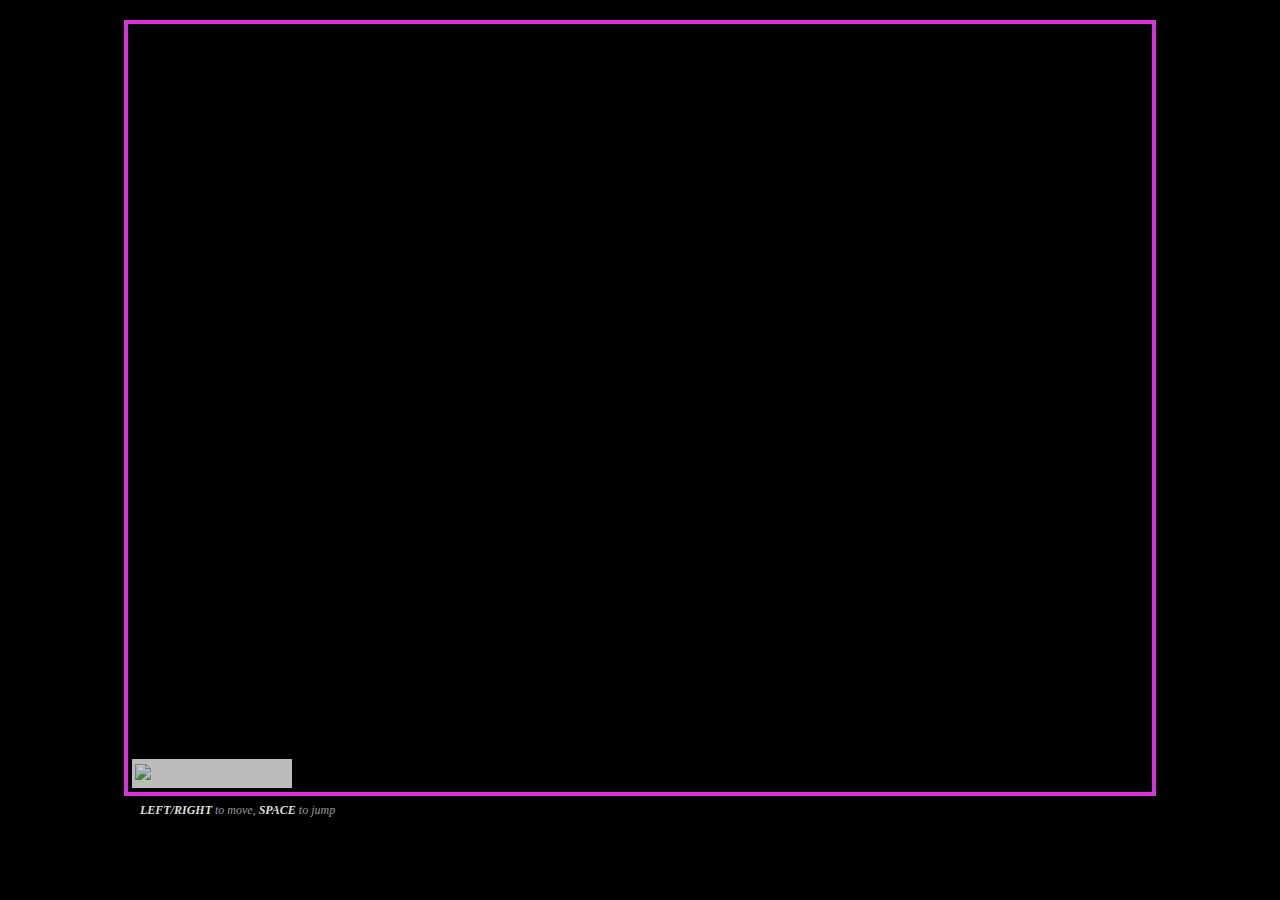
==== index.html @ 06bcbef9 "changed colors" ====
<!DOCTYPE html>
<html lang="en">
<head>
  <meta charset=utf-8"/>
  <meta name="viewport" content="width=device-width, initial-scale=1.0">
  <title>Ookeri tower</title>

  <link href='http://fonts.googleapis.com/css?family=Cherry+Swash' rel='stylesheet' type='text/css'>

  <style>
    body            { background: rgb(0, 0, 0); }
    #tower          { position: relative; margin: 1em auto; width: 512px; height: 384px; border: 4px solid #da32da; }
    #hud            { position: absolute; bottom: 0em; width: 8em; background-color: rgb(235, 235, 235); opacity: 0.8; border: 4px solid black; }
    #score          { color: rgb(255, 0, 200); font-size: 2em; font-family: 'Cherry Swash', cursive }
    #canvas         { display: inline-block; width: 100%; height: 100%; }
    #instructions   { font-style: italic; color: #999; font-size: 9pt; margin-left: 1em; margin-top: 0.5em; }
    #instructions b { color: #DDD; }
    @media screen and (min-width:     0px) and (min-height:    0px) { #tower { width:  512px; height: 384px; font-size:  7pt; } } /* block = 16 */
    @media screen and (min-width:   840px) and (min-height:  530px) { #tower { width:  640px; height: 480px; font-size:  9pt; } } /* block = 20 */
    @media screen and (min-width:   968px) and (min-height:  626px) { #tower { width:  768px; height: 576px; font-size: 11pt; } } /* block = 24 */
    @media screen and (min-width:  1096px) and (min-height:  722px) { #tower { width:  896px; height: 672px; font-size: 13pt; } } /* block = 28 */
    @media screen and (min-width:  1224px) and (min-height:  818px) { #tower { width: 1024px; height: 768px; font-size: 15pt; } } /* block = 32 */
  </style>

</head>

<body>

  <div id="tower">

    <div id="hud">
      <table>
        <tr><td><img src="images/coin.png"></td><td><span id="score"></span></td></tr>
      </table>
    </div>

    <canvas id="canvas">
      <div class="unsupported">
        Sorry, this example cannot be run because your browser does not support the &lt;canvas&gt; element
      </div>
    </canvas>

    <div id="instructions">
      <b>LEFT/RIGHT</b> to move, <b>SPACE</b> to jump
      <span id="debug"></span>
    </div>

  </div>

  <script src="js/fpsmeter.min.js"></script>
  <script src="js/common.js"></script>
  <script src="js/tower.js"></script>

</body>
</html>
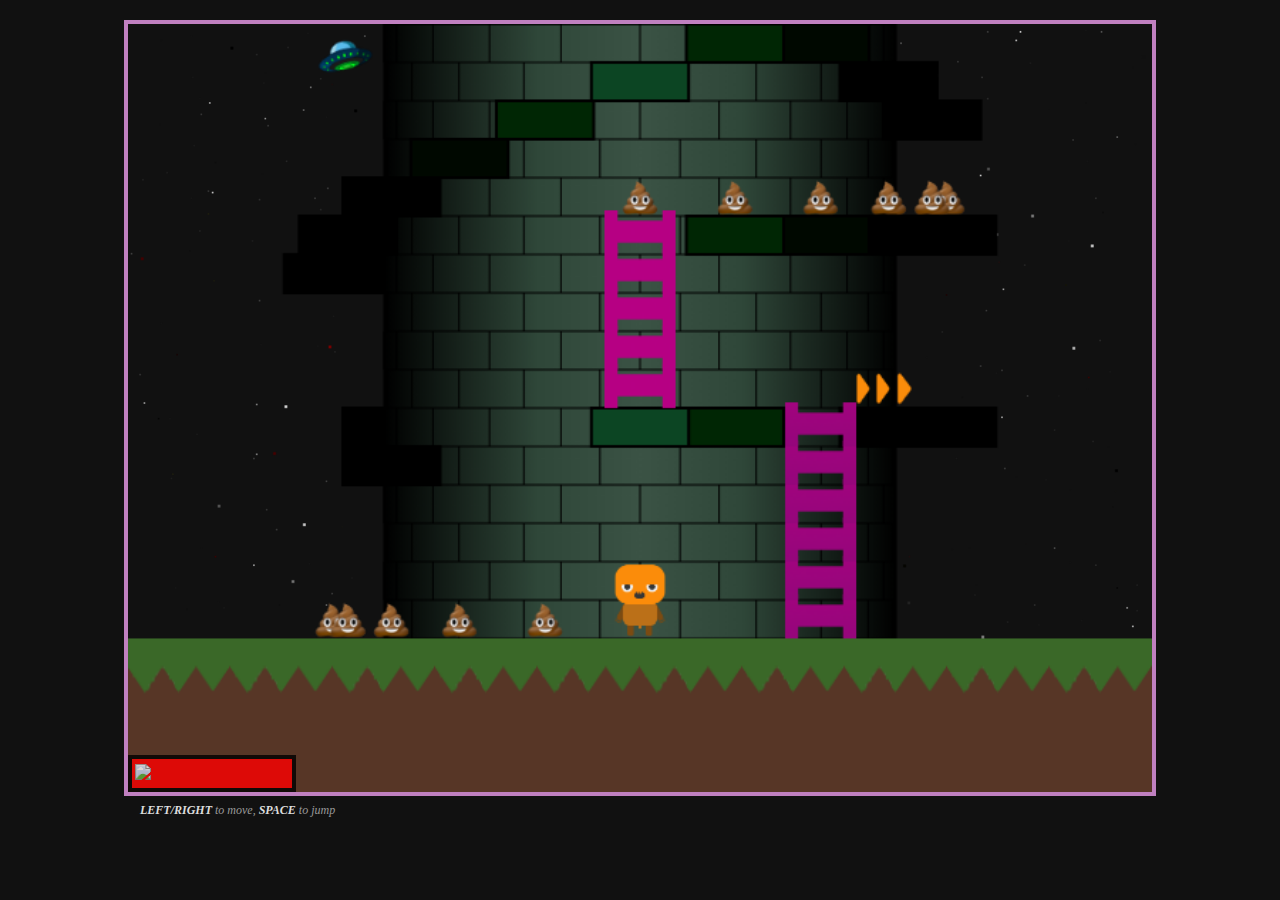
==== commit 9d7d51f8: "hunger bunger" ====
--- a/index.html
+++ b/index.html
@@ -3,15 +3,15 @@
 <head>
   <meta charset=utf-8"/>
   <meta name="viewport" content="width=device-width, initial-scale=1.0">
-  <title>Ookeri tower</title>
+  <title>Bunger Jumber</title>
 
   <link href='http://fonts.googleapis.com/css?family=Cherry+Swash' rel='stylesheet' type='text/css'>
 
   <style>
-    body            { background: rgb(0, 0, 0); }
-    #tower          { position: relative; margin: 1em auto; width: 512px; height: 384px; border: 4px solid #da32da; }
-    #hud            { position: absolute; bottom: 0em; width: 8em; background-color: rgb(235, 235, 235); opacity: 0.8; border: 4px solid black; }
-    #score          { color: rgb(255, 0, 200); font-size: 2em; font-family: 'Cherry Swash', cursive }
+    body            { background: #111; }
+    #tower          { position: relative; margin: 1em auto; width: 512px; height: 384px; border: 4px solid #C080C0; }
+    #hud            { position: absolute; bottom: 0em; width: 8em; background-color: red; opacity: 0.8; border: 4px solid black; }
+    #score          { color: yellow; font-size: 2em; font-family: 'Cherry Swash', cursive }
     #canvas         { display: inline-block; width: 100%; height: 100%; }
     #instructions   { font-style: italic; color: #999; font-size: 9pt; margin-left: 1em; margin-top: 0.5em; }
     #instructions b { color: #DDD; }
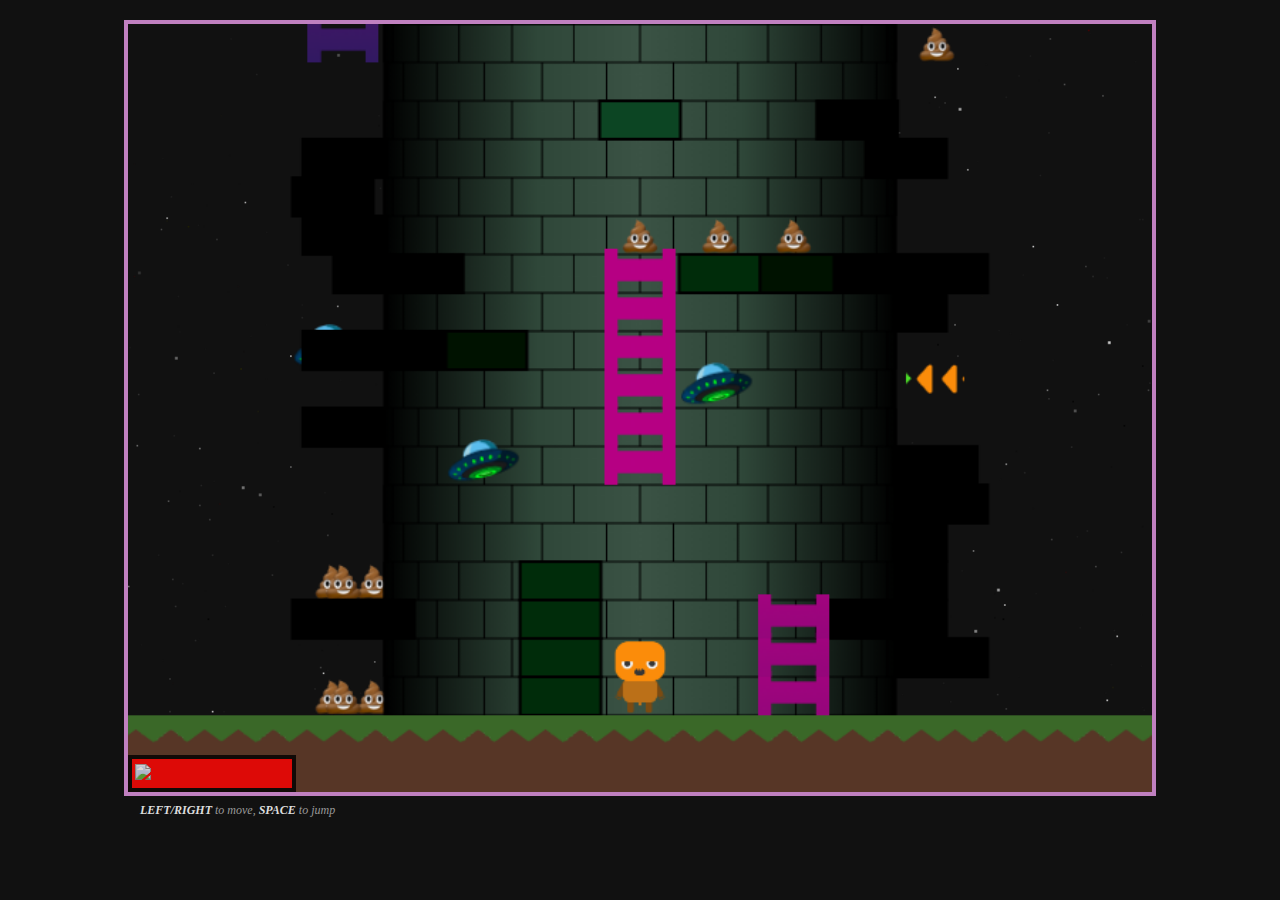
==== commit 7a7388a0: "paar takistust juurde" ====
--- a/index.html
+++ b/index.html
@@ -3,7 +3,7 @@
 <head>
   <meta charset=utf-8"/>
   <meta name="viewport" content="width=device-width, initial-scale=1.0">
-  <title>Bunger Jumber</title>
+  <title>Up We Go (distantsilt)</title>
 
   <link href='http://fonts.googleapis.com/css?family=Cherry+Swash' rel='stylesheet' type='text/css'>
 
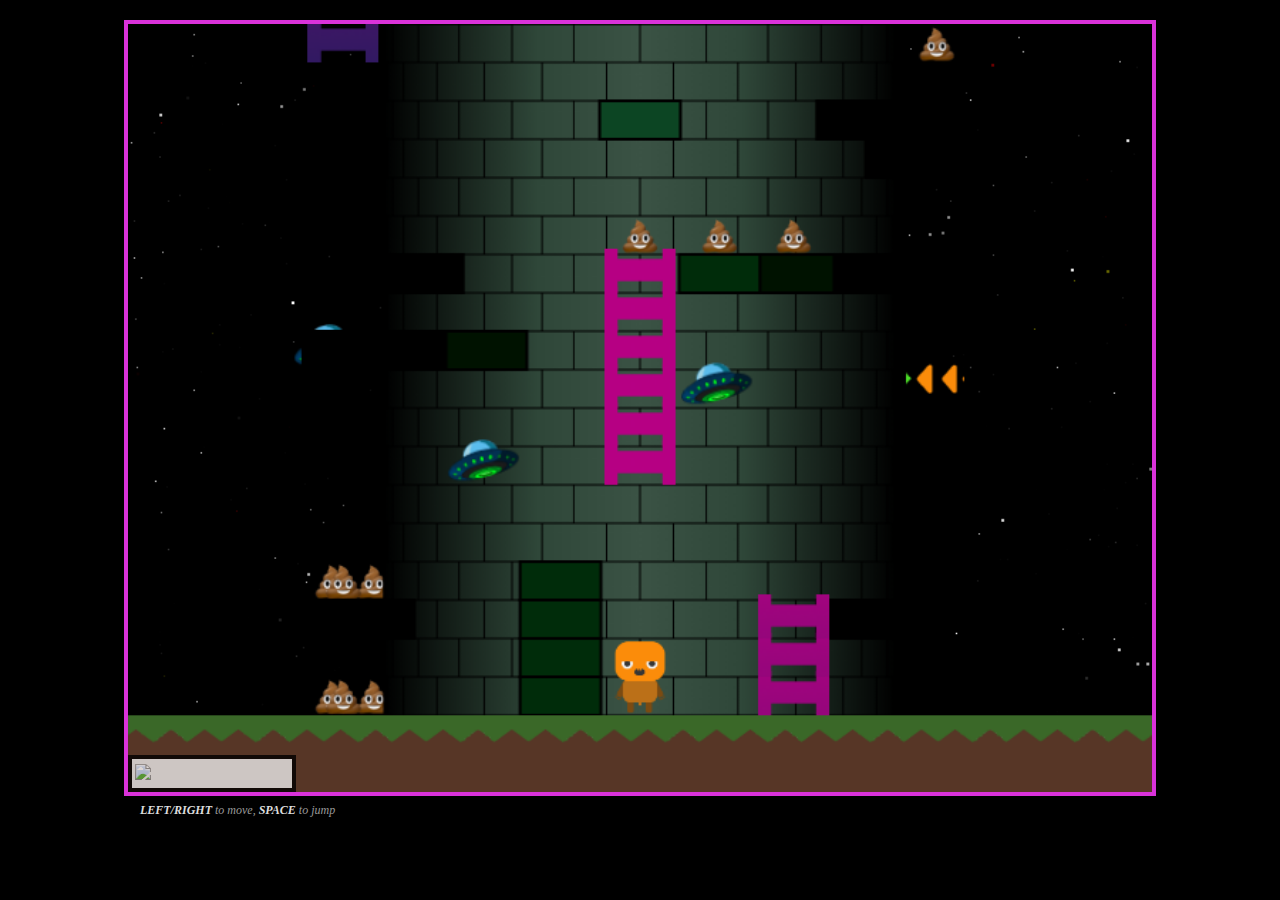
==== commit 41af73ae: "Changed the tower color and added favicon." ====
--- a/index.html
+++ b/index.html
@@ -3,15 +3,15 @@
 <head>
   <meta charset=utf-8"/>
   <meta name="viewport" content="width=device-width, initial-scale=1.0">
-  <title>Up We Go (distantsilt)</title>
-
+  <title>Macuway's land o' purple UwU</title>
+  <link rel="icon" type="image/png" href="https://static.wikia.nocookie.net/b17ce1f8-3b0d-4140-96ee-b74dbe97fee6" />
   <link href='http://fonts.googleapis.com/css?family=Cherry+Swash' rel='stylesheet' type='text/css'>
 
   <style>
-    body            { background: #111; }
-    #tower          { position: relative; margin: 1em auto; width: 512px; height: 384px; border: 4px solid #C080C0; }
-    #hud            { position: absolute; bottom: 0em; width: 8em; background-color: red; opacity: 0.8; border: 4px solid black; }
-    #score          { color: yellow; font-size: 2em; font-family: 'Cherry Swash', cursive }
+    body            { background: rgb(0, 0, 0); }
+    #tower          { position: relative; margin: 1em auto; width: 512px; height: 384px; border: 4px solid #da32da; }
+    #hud            { position: absolute; bottom: 0em; width: 8em; background-color: rgb(235, 235, 235); opacity: 0.8; border: 4px solid black; }
+    #score          { color: rgb(255, 0, 200); font-size: 2em; font-family: 'Cherry Swash', cursive }
     #canvas         { display: inline-block; width: 100%; height: 100%; }
     #instructions   { font-style: italic; color: #999; font-size: 9pt; margin-left: 1em; margin-top: 0.5em; }
     #instructions b { color: #DDD; }
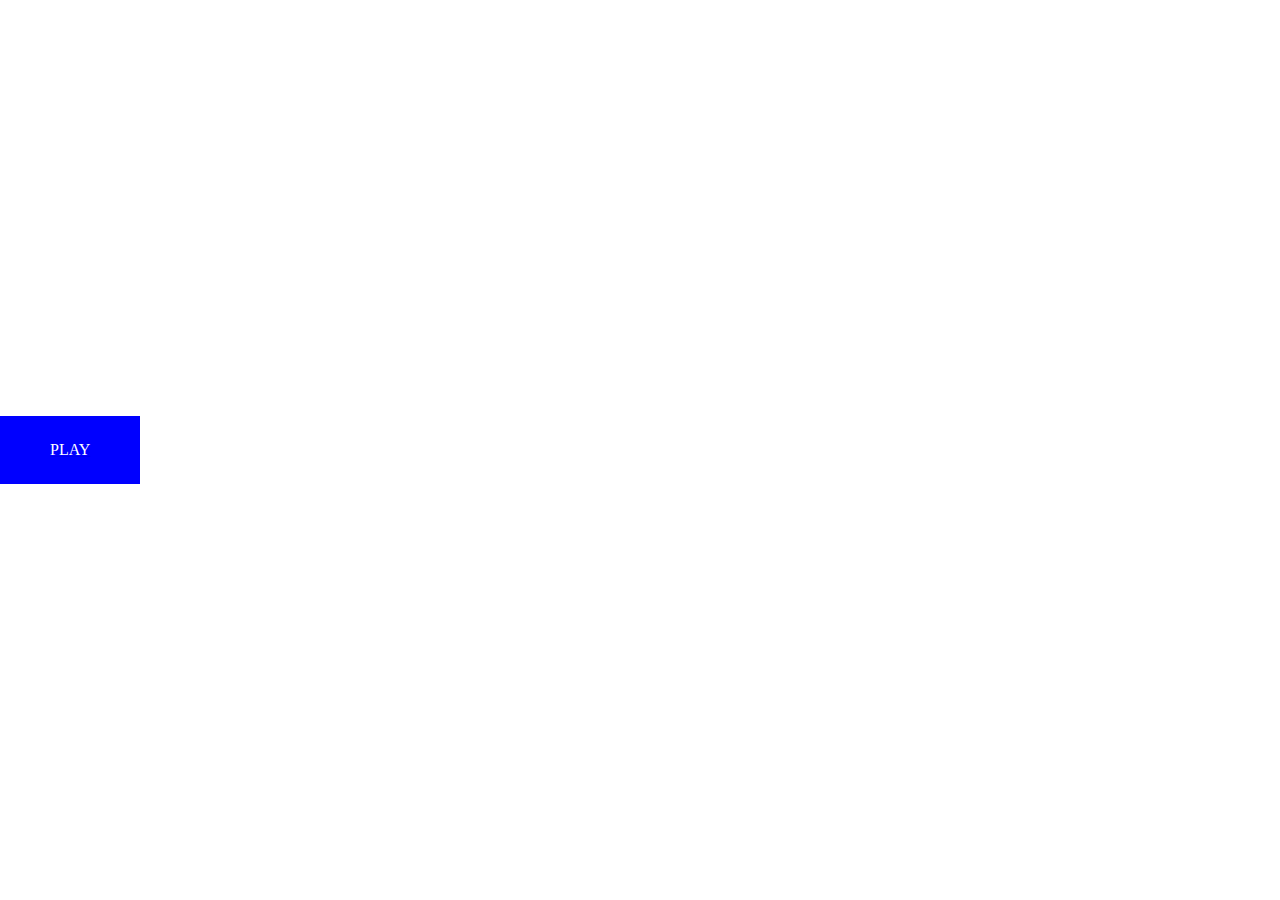
==== commit 0a7e1748: "coins" ====
--- a/index.html
+++ b/index.html
@@ -1,55 +1,42 @@
 <!DOCTYPE html>
 <html lang="en">
+
 <head>
-  <meta charset=utf-8"/>
-  <meta name="viewport" content="width=device-width, initial-scale=1.0">
-  <title>Macuway's land o' purple UwU</title>
-  <link rel="icon" type="image/png" href="https://static.wikia.nocookie.net/b17ce1f8-3b0d-4140-96ee-b74dbe97fee6" />
-  <link href='http://fonts.googleapis.com/css?family=Cherry+Swash' rel='stylesheet' type='text/css'>
-
-  <style>
-    body            { background: rgb(0, 0, 0); }
-    #tower          { position: relative; margin: 1em auto; width: 512px; height: 384px; border: 4px solid #da32da; }
-    #hud            { position: absolute; bottom: 0em; width: 8em; background-color: rgb(235, 235, 235); opacity: 0.8; border: 4px solid black; }
-    #score          { color: rgb(255, 0, 200); font-size: 2em; font-family: 'Cherry Swash', cursive }
-    #canvas         { display: inline-block; width: 100%; height: 100%; }
-    #instructions   { font-style: italic; color: #999; font-size: 9pt; margin-left: 1em; margin-top: 0.5em; }
-    #instructions b { color: #DDD; }
-    @media screen and (min-width:     0px) and (min-height:    0px) { #tower { width:  512px; height: 384px; font-size:  7pt; } } /* block = 16 */
-    @media screen and (min-width:   840px) and (min-height:  530px) { #tower { width:  640px; height: 480px; font-size:  9pt; } } /* block = 20 */
-    @media screen and (min-width:   968px) and (min-height:  626px) { #tower { width:  768px; height: 576px; font-size: 11pt; } } /* block = 24 */
-    @media screen and (min-width:  1096px) and (min-height:  722px) { #tower { width:  896px; height: 672px; font-size: 13pt; } } /* block = 28 */
-    @media screen and (min-width:  1224px) and (min-height:  818px) { #tower { width: 1024px; height: 768px; font-size: 15pt; } } /* block = 32 */
-  </style>
-
+    <meta charset="UTF-8">
+    <meta http-equiv="X-UA-Compatible" content="IE=edge">
+    <meta name="viewport" content="width=device-width, initial-scale=1.0">
+    <title>Document</title>
 </head>
 
 <body>
 
-  <div id="tower">
+    <a href="game.html" class="play"><span class="game">PLAY</span></a>
 
-    <div id="hud">
-      <table>
-        <tr><td><img src="images/coin.png"></td><td><span id="score"></span></td></tr>
-      </table>
-    </div>
+    <style>
+        body,
+        html {
+            height: 100%;
+            width: 100%;
+            margin: 0;
+            display: flex;
+        }
 
-    <canvas id="canvas">
-      <div class="unsupported">
-        Sorry, this example cannot be run because your browser does not support the &lt;canvas&gt; element
-      </div>
-    </canvas>
+        .play {
+            display: inline-block;
+            text-align: center;
 
-    <div id="instructions">
-      <b>LEFT/RIGHT</b> to move, <b>SPACE</b> to jump
-      <span id="debug"></span>
-    </div>
+            padding: 25px 50px;
+            background-color: blue;
+            align-self: center;
+            justify-self: center;
 
-  </div>
+        }
 
-  <script src="js/fpsmeter.min.js"></script>
-  <script src="js/common.js"></script>
-  <script src="js/tower.js"></script>
+        .game {
+            color: white;
+        }
+    </style>
 
 </body>
+
 </html>
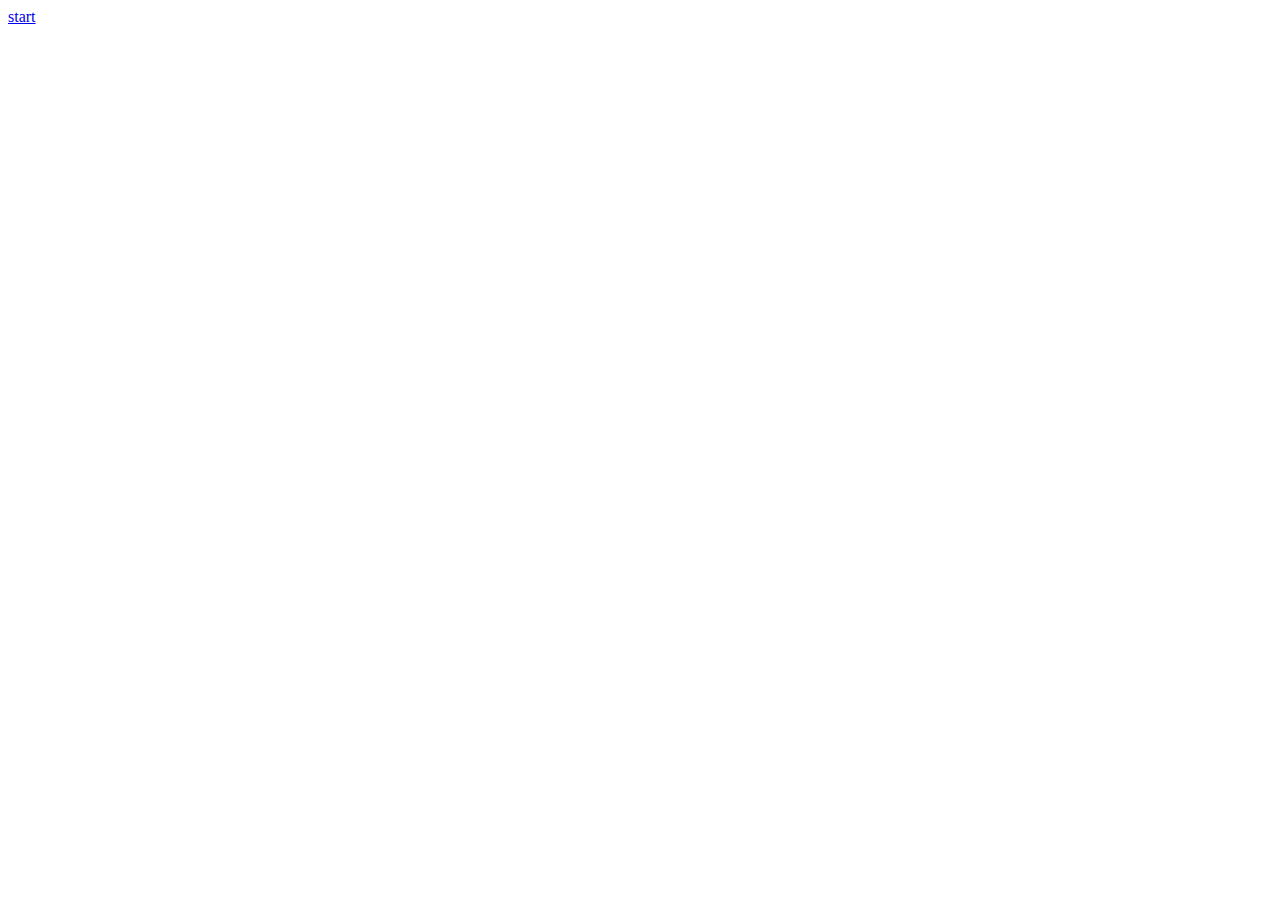
==== commit 4e486267: "Update index.html" ====
--- a/index.html
+++ b/index.html
@@ -1,42 +1,11 @@
 <!DOCTYPE html>
 <html lang="en">
-
 <head>
     <meta charset="UTF-8">
-    <meta http-equiv="X-UA-Compatible" content="IE=edge">
     <meta name="viewport" content="width=device-width, initial-scale=1.0">
-    <title>Document</title>
+    <title>DOCUMENT</title>
 </head>
-
 <body>
-
-    <a href="game.html" class="play"><span class="game">PLAY</span></a>
-
-    <style>
-        body,
-        html {
-            height: 100%;
-            width: 100%;
-            margin: 0;
-            display: flex;
-        }
-
-        .play {
-            display: inline-block;
-            text-align: center;
-
-            padding: 25px 50px;
-            background-color: blue;
-            align-self: center;
-            justify-self: center;
-
-        }
-
-        .game {
-            color: white;
-        }
-    </style>
-
+    <a href="game.html">start</a>
 </body>
-
-</html>
+</html>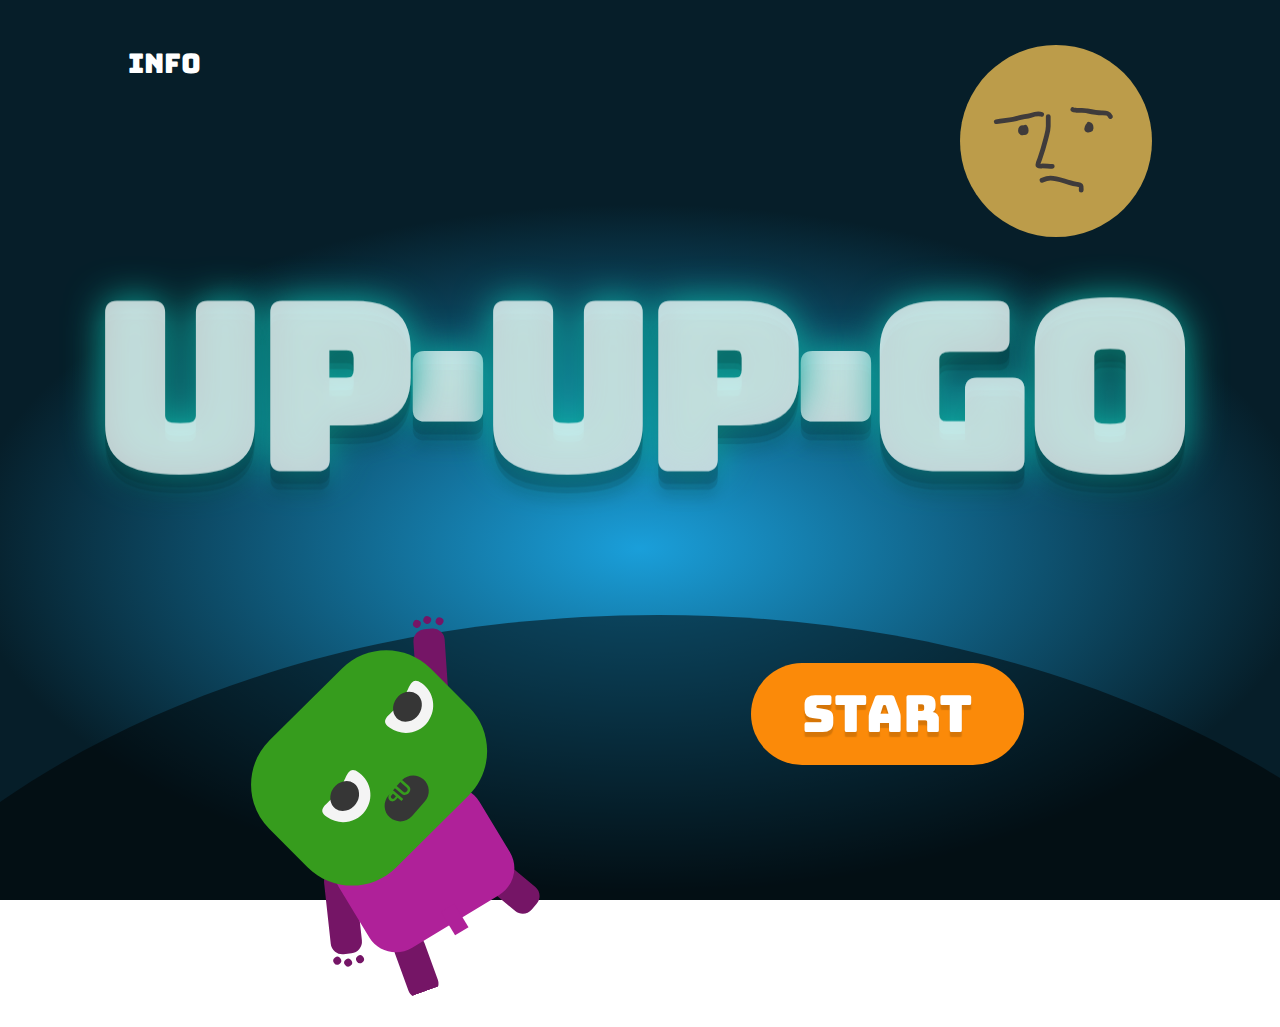
==== commit 6f4d2ea7: "faaaaaak" ====
--- a/index.html
+++ b/index.html
@@ -2,10 +2,32 @@
 <html lang="en">
 <head>
     <meta charset="UTF-8">
+    <meta http-equiv="X-UA-Compatible" content="IE=edge">
     <meta name="viewport" content="width=device-width, initial-scale=1.0">
-    <title>DOCUMENT</title>
+    <title>Up We Go (distantsilt)</title>
+    <!-- <link rel="preconnect" href="https://fonts.gstatic.com"> -->
+    <link href="https://fonts.googleapis.com/css2?family=Bungee&display=swap" rel="stylesheet">
+    <link rel="stylesheet" href="styles.css">
 </head>
 <body>
-    <a href="game.html">start</a>
+    <!-- · -->
+    <div class="main" id="home">
+        <div id="info">
+            <!-- <h1 class="headline"><span style="display:inline-block; transform:rotate3d(1, 0, 0, -20deg);">UP</span>·<span style="display:inline-block; transform:rotate3d(1, 0, 0, 10deg);">UP</span>·<span style="display:inline-block; transform:rotate3d(1, 0, 0, -20deg);">GO</span></h1> -->
+            <h1 class="headline"><span style="display:inline-block; transform:rotate3d(1, 0, 0, 10deg);">UP</span>·<span style="display:inline-block; transform:rotate3d(1, 0, 0, 10deg);">UP</span>·<span style="display:inline-block; transform:rotate3d(1, 0, 0, 10deg);">GO</span></h1>
+            <!-- <img class="hero" src="./images/start-page/hero.svg" alt="hero"> -->
+            <img class="hero" src="./images/start-page/hero-up.svg" alt="hero">
+            <img class="moon" src="./images/start-page/moon.svg" alt="moon">
+            <div class="info-window">
+                <h2>Mis toimub?</h2>
+                <p>No teeme siin natuke mängu TAK20 tüüpidega, eksole. Harjutame CSS-iga kätt ja nii. Jama on selles, et tüübid viitsivad aint mängida, aga ise teha eriti ei viitsi. Äkki nad pole veel päris täpselt aru saanud, et lõpuks see kes mängib on niisama nõristaja ja see kes teeb, vat see on faking MASTER, raisk!</p>
+                <a href="#home" class="info-close">&times;</a>
+            </div>
+            <a class="button" href="./game.html">
+                START
+            </a>
+            <a class="info-link" href="#info">INFO</a>
+        </div>
+    </div>
 </body>
 </html>--- a/styles.css
+++ b/styles.css
@@ -0,0 +1,181 @@
+*{transition: all 0.5s ease-in-out;}
+        
+:root {
+    --white: hsl(0, 0%, 100%); 
+    --orange: hsl(32, 97%, 51%);
+    --blue-dark: hsl(199, 74%, 18%);
+    --font-special: 'Bungee', cursive;
+    /* --hero-width: clamp(300px, 40vw, 860px); */
+    --hero-width: clamp(222px, 22vw, 333px);
+    --hero-transform: translateY(0) rotate(-20deg) scaleX(-1);
+    --headline-transform: rotate3d(1, 0, 1, 0deg);
+    --info-link-transform: translate(0,0);
+    --info-window-transform: scale(0) rotate(0);
+
+    --button-size: clamp(2.5rem, 4vw, 6rem);
+    --moon-size: clamp(10rem, 15vw, 30rem);
+    --moon-opacity: 1;
+}
+body{
+    margin: 0; padding: 0;
+    overflow: hidden;
+    background: radial-gradient(52.6% 38.23% at 50% 60.94%, #1A9FDA 0%, #061E29 100%) no-repeat,
+    url(https://secretberlin.weebly.com/uploads/8/2/4/5/8245388/9014111_orig.gif) ;
+    /* background: radial-gradient(52.6% 38.23% at 50% 60.94%, #1A9FDA 0%, #061E29 100%) no-repeat ; */
+        /* background: linear-gradient(180deg, #E88484 0%, #E7E89F 52.1%, rgba(201, 41, 41, 0.01) 105.68%); */
+    /* url(./images/start-page/white-noise.gif) ; */
+    background-size:auto, cover ;
+    background-blend-mode: darken;
+
+    perspective: 10vw;
+}
+a {text-decoration: none;}
+.main{
+    background: url(./images/start-page/planet.svg) 50% 110% no-repeat;
+    background-size: 100% 40%;
+    height: 100vh;
+    overflow: hidden;
+}
+.moon {
+    position: absolute;
+    top: 5vh;
+    right: 10vw;
+    width: var(--moon-size);
+    height: auto;
+    transform: scaleX(-1);
+    opacity: var(--moon-opacity);
+    /* min-width: 200px; */
+}
+.hero  {
+    position: absolute;
+    bottom: -10vh;
+    left: 20vw;
+    z-index: 2;
+    width: var(--hero-width);
+    height: auto;
+    max-height: 90vh;
+    transform: var(--hero-transform);
+    animation: 3s ease-out infinite alternate hero-hover;
+
+    /* opacity: 0.95; */
+}
+@keyframes hero-hover {
+    from { transform: translateY(0) rotate(-20deg) scaleX(-1); }
+    to   { transform: translateY(-100vh) rotate(-110deg) scaleX(-1); }
+}
+.headline{
+    position: absolute;
+    bottom: 40vh;
+    left: 0;
+    z-index: 1;
+    white-space: nowrap;
+    font-family: var(--font-special);
+    font-size: 18vw;
+    line-height: 0;
+    width: 100%;
+    transform: var(--headline-transform);
+
+    text-align: center;
+    letter-spacing: -0.05ch;
+    /* color: var(--white); */
+    color: hsla(0, 0%, 100%, 0.75);
+    text-shadow:    0 1vw   0   hsla(0, 100%, 0%, 0.1), 
+                    0 1.5vw 0   hsla(0, 100%, 0%, 0.1), 
+                    0 2.25vw   1vw   hsla(0, 100%, 0%, 0.1),
+                    0 0   3vw   rgb(14, 177, 163);
+}
+.button {
+    position: absolute;
+    bottom: 15vh;
+    /* left: 50%;
+    margin-left: calc(var(--button-size) * -2.7); */
+    right: 20vw;
+    display: block;
+    font-size: var(--button-size);
+    padding: calc(var(--button-size) / 2) var(--button-size);
+    z-index: 5;
+    line-height: 1;
+
+    /* transform: rotate(-15deg) translateY(20vh); */
+
+    font-family: var(--font-special);
+    color: var(--white);
+    border-radius: var(--button-size);
+    background: var(--orange);
+    text-shadow: 0 calc(var(--button-size) * 0.1) calc(var(--button-size) * 0.025) hsla(0, 100%, 0%, 0.15);
+
+
+
+}
+
+.info-window{
+    position: absolute;
+    width: 50vw;
+    top: 25vh;
+    left: 20vw;
+    border-radius: var(--button-size);
+    display: flex;
+    flex-direction: column;
+    justify-content: center;
+    align-items: center;
+    z-index: 11;
+    transform: var(--info-window-transform);
+    
+    padding: 3vmin;
+    text-align: center;
+    background: #061E29;
+
+}
+.info-window > h2 {
+    color: wheat;
+    font-family: var(--font-special);
+    font-size: calc(var(--button-size) * 0.75);
+    margin: 0;
+}
+.info-window > p {
+    color: white;
+    font-family: sans-serif;
+    line-height: 1.8;
+}
+.info-close {
+    font-family: var(--font-special);
+    font-size: calc( var(--button-size) * 0.75);
+    color: white;
+    line-height: 1;
+}
+.info-link{
+    position: absolute;
+    top: 5vh;
+    left: 10vw;
+    z-index: 10;
+    transform: var(--info-link-transform);
+    font-family: var(--font-special);
+    font-size: 3vh;
+    color: var(--white);
+}
+
+
+#info:target {
+    /* --hero-width: clamp(120px, 10vw, 200px); */
+    --moon-size:100vmin;
+    --moon-opacity:0.5;
+    --headline-transform: rotate3d(1, 0, 1, -30deg);
+    --info-link-transform: translate(0, -20vh);
+    --info-window-transform: scale(1) rotate(5deg);
+    /* --hero-transform: translateY(0) translateX(-10vw) rotate(-30deg) scale(0.5); */
+}
+#info:target .info-link {
+    width: var(--hero-width);
+}
+
+#home:target{
+    --hero-width: clamp(222px, 22vw, 333px);
+    --hero-transform: translateY(0) rotate(-20deg) scaleX(-1);
+    --headline-transform: rotate3d(1, 0, 1, 0deg);
+    --info-link-transform: translate(0,0);
+    --info-window-transform: scale(0) rotate(0);
+
+    --button-size: clamp(2.5rem, 4vw, 6rem);
+    --moon-size: clamp(10rem, 15vw, 30rem);
+    --moon-opacity: 1;
+}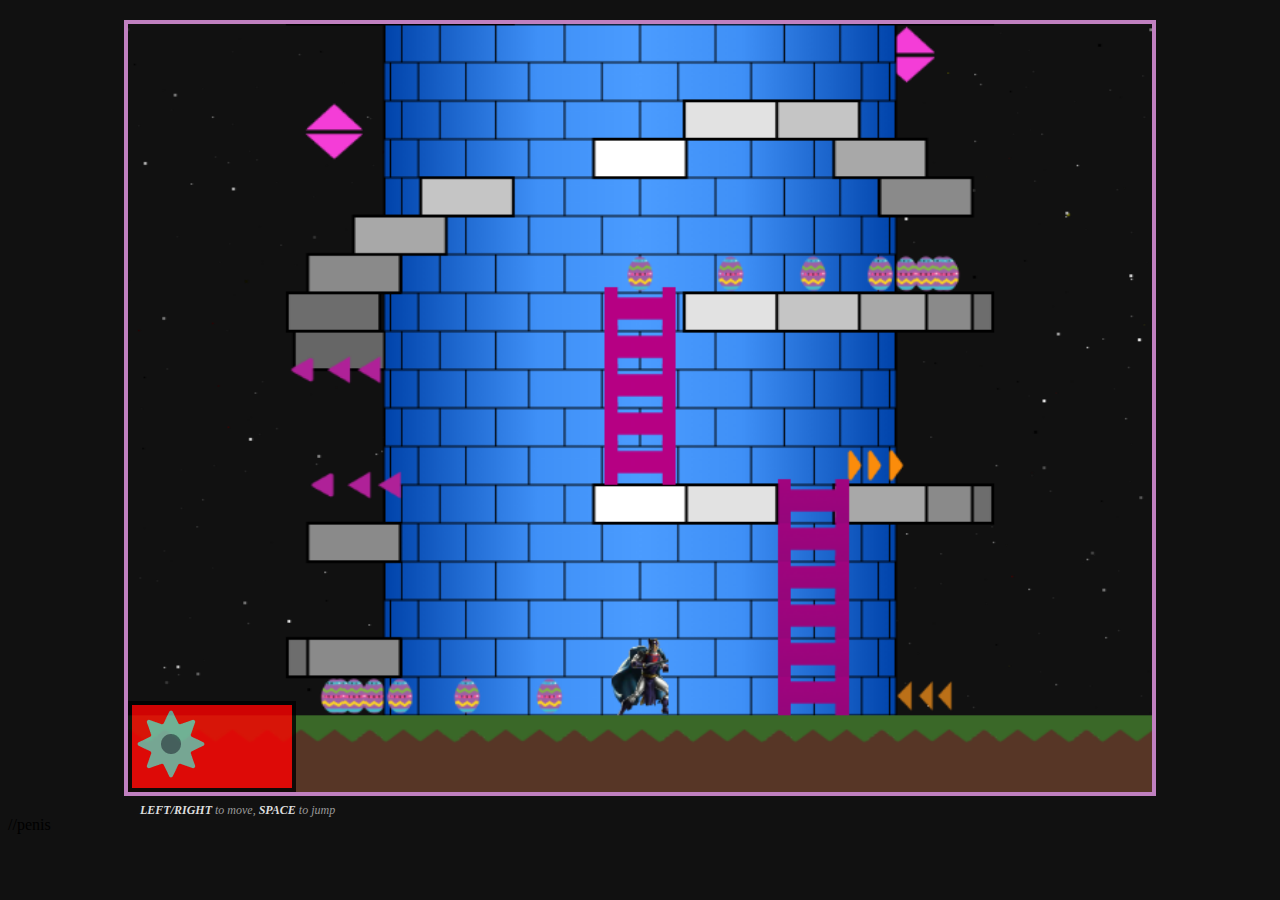
==== commit dafbd307: "ye" ====
--- a/index.html
+++ b/index.html
@@ -1,33 +1,55 @@
 <!DOCTYPE html>
 <html lang="en">
 <head>
-    <meta charset="UTF-8">
-    <meta http-equiv="X-UA-Compatible" content="IE=edge">
-    <meta name="viewport" content="width=device-width, initial-scale=1.0">
-    <title>Up We Go (distantsilt)</title>
-    <!-- <link rel="preconnect" href="https://fonts.gstatic.com"> -->
-    <link href="https://fonts.googleapis.com/css2?family=Bungee&display=swap" rel="stylesheet">
-    <link rel="stylesheet" href="styles.css">
+  <meta charset=utf-8"/>
+  <meta name="viewport" content="width=device-width, initial-scale=1.0">
+  <title>Tower Platformer</title>
+
+  <link href='http://fonts.googleapis.com/css?family=Cherry+Swash' rel='stylesheet' type='text/css'>
+
+  <style>
+    body            { background: #111; }
+    #tower          { position: relative; margin: 1em auto; width: 512px; height: 384px; border: 4px solid #C080C0; }
+    #hud            { position: absolute; bottom: 0em; width: 8em; background-color: red; opacity: 0.8; border: 4px solid black; }
+    #score          { color: yellow; font-size: 2em; font-family: 'Cherry Swash', cursive }
+    #canvas         { display: inline-block; width: 100%; height: 100%; }
+    #instructions   { font-style: italic; color: #999; font-size: 9pt; margin-left: 1em; margin-top: 0.5em; }
+    #instructions b { color: #DDD; }
+    @media screen and (min-width:     0px) and (min-height:    0px) { #tower { width:  512px; height: 384px; font-size:  7pt; } } /* block = 16 */
+    @media screen and (min-width:   840px) and (min-height:  530px) { #tower { width:  640px; height: 480px; font-size:  9pt; } } /* block = 20 */
+    @media screen and (min-width:   968px) and (min-height:  626px) { #tower { width:  768px; height: 576px; font-size: 11pt; } } /* block = 24 */
+    @media screen and (min-width:  1096px) and (min-height:  722px) { #tower { width:  896px; height: 672px; font-size: 13pt; } } /* block = 28 */
+    @media screen and (min-width:  1224px) and (min-height:  818px) { #tower { width: 1024px; height: 768px; font-size: 15pt; } } /* block = 32 */
+  </style>
+
 </head>
+
 <body>
-    <!-- · -->
-    <div class="main" id="home">
-        <div id="info">
-            <!-- <h1 class="headline"><span style="display:inline-block; transform:rotate3d(1, 0, 0, -20deg);">UP</span>·<span style="display:inline-block; transform:rotate3d(1, 0, 0, 10deg);">UP</span>·<span style="display:inline-block; transform:rotate3d(1, 0, 0, -20deg);">GO</span></h1> -->
-            <h1 class="headline"><span style="display:inline-block; transform:rotate3d(1, 0, 0, 10deg);">UP</span>·<span style="display:inline-block; transform:rotate3d(1, 0, 0, 10deg);">UP</span>·<span style="display:inline-block; transform:rotate3d(1, 0, 0, 10deg);">GO</span></h1>
-            <!-- <img class="hero" src="./images/start-page/hero.svg" alt="hero"> -->
-            <img class="hero" src="./images/start-page/hero-up.svg" alt="hero">
-            <img class="moon" src="./images/start-page/moon.svg" alt="moon">
-            <div class="info-window">
-                <h2>Mis toimub?</h2>
-                <p>No teeme siin natuke mängu TAK20 tüüpidega, eksole. Harjutame CSS-iga kätt ja nii. Jama on selles, et tüübid viitsivad aint mängida, aga ise teha eriti ei viitsi. Äkki nad pole veel päris täpselt aru saanud, et lõpuks see kes mängib on niisama nõristaja ja see kes teeb, vat see on faking MASTER, raisk!</p>
-                <a href="#home" class="info-close">&times;</a>
-            </div>
-            <a class="button" href="./game.html">
-                START
-            </a>
-            <a class="info-link" href="#info">INFO</a>
-        </div>
+
+  <div id="tower">
+
+    <div id="hud">
+      <table>
+        <tr><td><img src="images/coin.png"></td><td><span id="score"></span></td></tr>
+      </table>
     </div>
+
+    <canvas id="canvas">
+      <div class="unsupported">
+        Sorry, this example cannot be run because your browser does not support the &lt;canvas&gt; element
+      </div>
+    </canvas>
+
+    <div id="instructions">
+      <b>LEFT/RIGHT</b> to move, <b>SPACE</b> to jump
+      <span id="debug"></span>
+    </div>
+
+  </div>
+
+  <script src="js/fpsmeter.min.js"></script>
+  <script src="js/common.js"></script>
+  <script src="js/tower.js"></script>
+  //penis
 </body>
 </html>